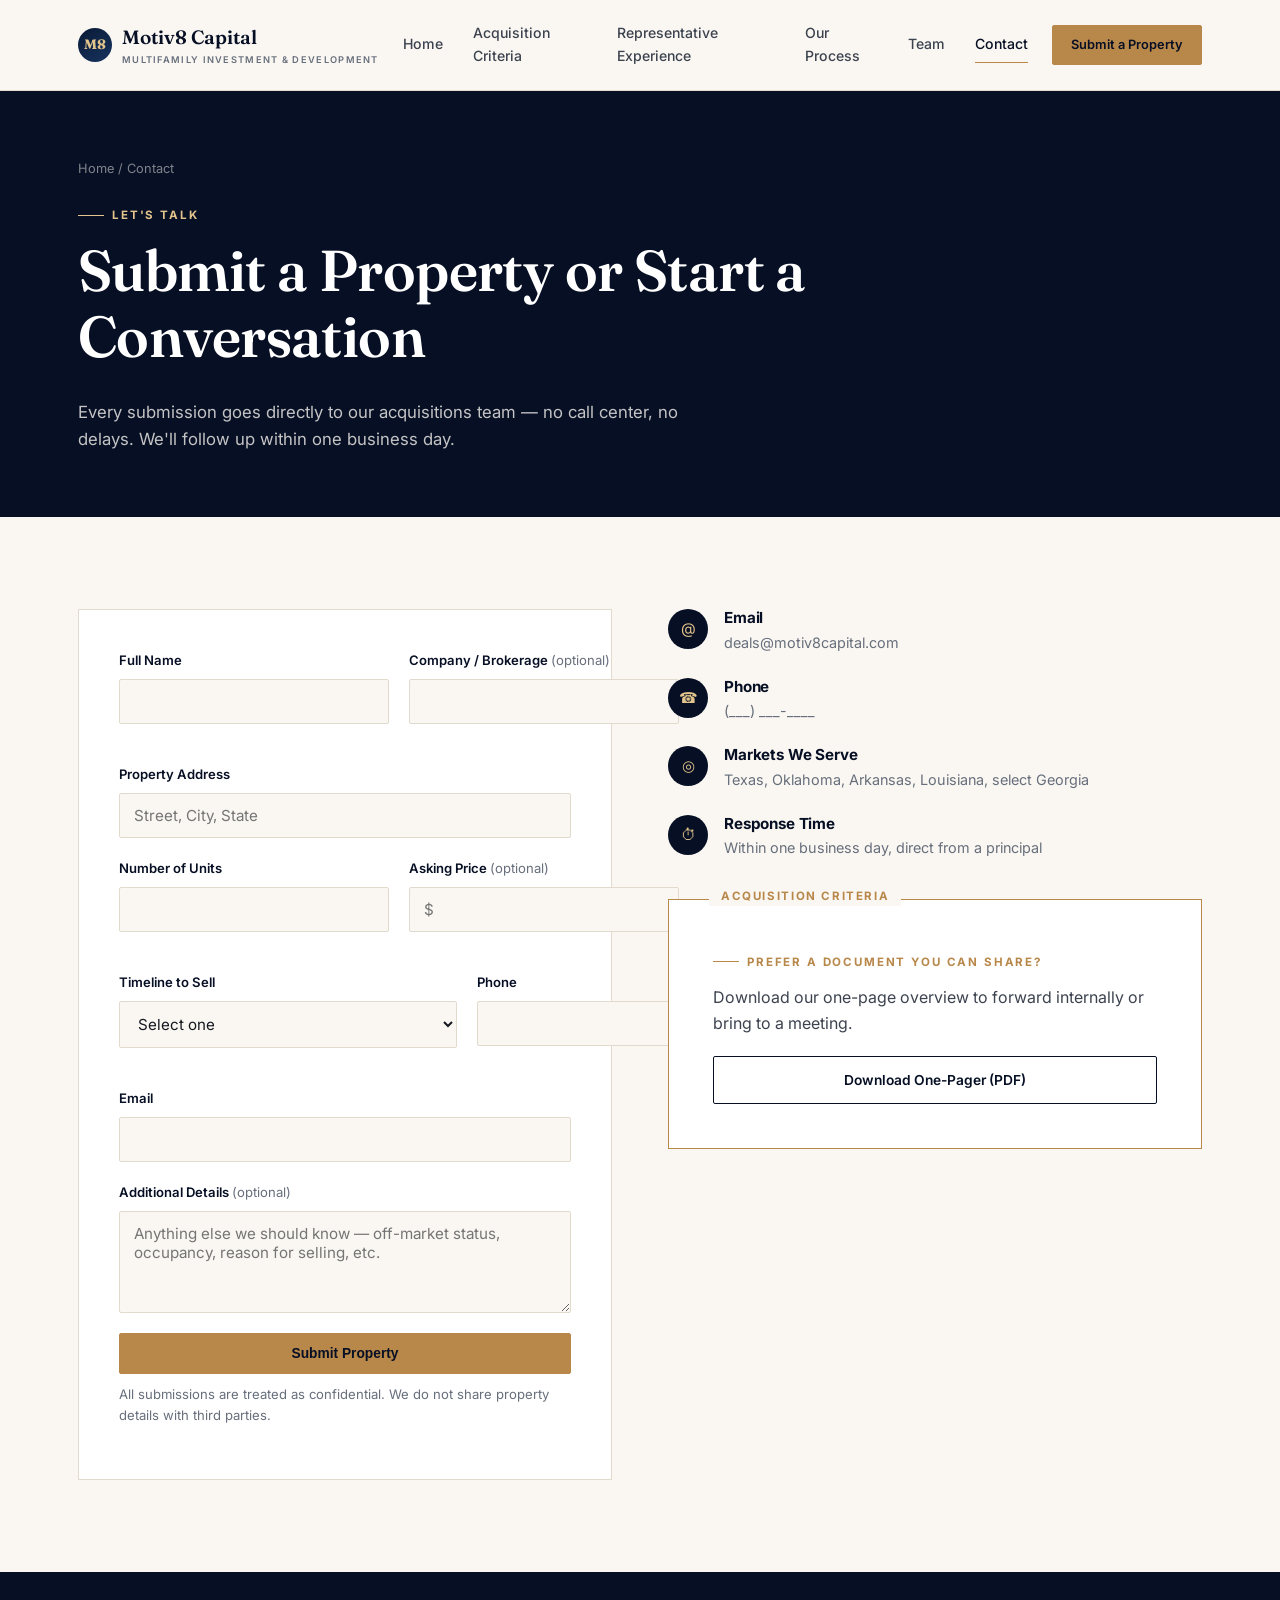
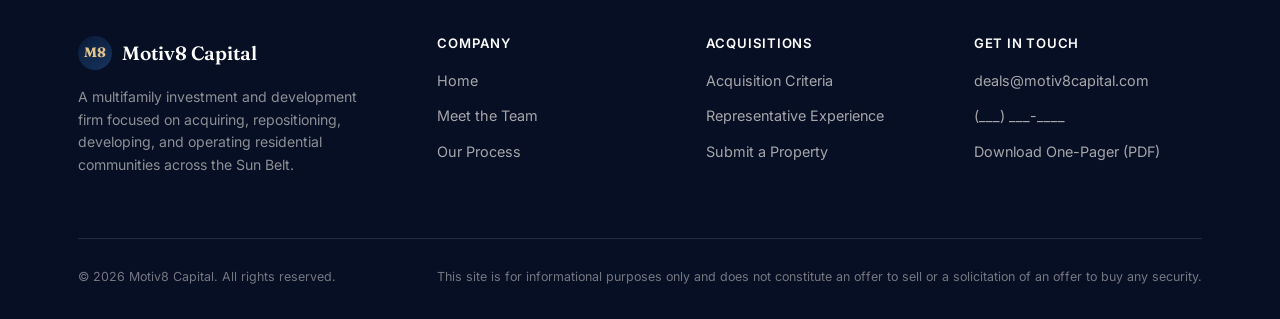
==== contact.html @ a0cfd063 "Initial commit: Motiv8 Capital acquisitions website Multi-page static site (home, acquisition criter" ====
<!doctype html>
<html lang="en">
<head>
<meta charset="UTF-8">
<meta name="viewport" content="width=device-width, initial-scale=1.0">
<title>Contact | Motiv8 Capital</title>
<meta name="description" content="Submit a multifamily property to Motiv8 Capital's acquisition team for a fast, direct, and confidential review.">
<link rel="preconnect" href="https://fonts.googleapis.com">
<link rel="preconnect" href="https://fonts.gstatic.com" crossorigin>
<link href="https://fonts.googleapis.com/css2?family=Fraunces:wght@500;600;700&family=Inter:wght@400;500;600;700&display=swap" rel="stylesheet">
<link rel="stylesheet" href="assets/styles.css">
</head>
<body>

<header class="site-header">
  <div class="nav-wrap">
    <a href="index.html" class="brand">
      <span class="mark">M8</span>
      <span>Motiv8 Capital<small>Multifamily Investment &amp; Development</small></span>
    </a>
    <nav class="nav-links">
      <a href="index.html">Home</a>
      <a href="criteria.html">Acquisition Criteria</a>
      <a href="partners.html">Representative Experience</a>
      <a href="process.html">Our Process</a>
      <a href="team.html">Team</a>
      <a href="contact.html" aria-current="page">Contact</a>
    </nav>
    <div class="nav-actions">
      <a href="contact.html" class="btn btn-bronze btn-sm">Submit a Property</a>
    </div>
    <button class="nav-toggle" aria-label="Toggle menu"><span></span><span></span><span></span></button>
  </div>
</header>

<section class="page-hero">
  <div class="container">
    <div class="breadcrumb"><a href="index.html">Home</a> / Contact</div>
    <div class="eyebrow">Let's Talk</div>
    <h1>Submit a Property or Start a Conversation</h1>
    <p class="lede">Every submission goes directly to our acquisitions team — no call center, no delays. We'll follow up within one business day.</p>
  </div>
</section>

<section>
  <div class="container">
    <div class="grid grid-2" style="gap:56px; align-items:flex-start;">

      <div class="form-card">
        <form id="contact-form">
          <div class="form-row">
            <div class="field">
              <label for="name">Full Name</label>
              <input type="text" id="name" name="name" required>
            </div>
            <div class="field">
              <label for="company">Company / Brokerage <span class="opt">(optional)</span></label>
              <input type="text" id="company" name="company">
            </div>
          </div>

          <div class="field">
            <label for="address">Property Address</label>
            <input type="text" id="address" name="address" placeholder="Street, City, State" required>
          </div>

          <div class="form-row">
            <div class="field">
              <label for="units">Number of Units</label>
              <input type="number" id="units" name="units" min="1" required>
            </div>
            <div class="field">
              <label for="price">Asking Price <span class="opt">(optional)</span></label>
              <input type="text" id="price" name="price" placeholder="$">
            </div>
          </div>

          <div class="form-row">
            <div class="field">
              <label for="timeline">Timeline to Sell</label>
              <select id="timeline" name="timeline" required>
                <option value="">Select one</option>
                <option>Immediately / Under Contract Elsewhere</option>
                <option>0–3 months</option>
                <option>3–6 months</option>
                <option>6–12 months</option>
                <option>Just exploring options</option>
              </select>
            </div>
            <div class="field">
              <label for="phone">Phone</label>
              <input type="tel" id="phone" name="phone" required>
            </div>
          </div>

          <div class="field">
            <label for="email">Email</label>
            <input type="email" id="email" name="email" required>
          </div>

          <div class="field">
            <label for="notes">Additional Details <span class="opt">(optional)</span></label>
            <textarea id="notes" name="notes" rows="4" placeholder="Anything else we should know — off-market status, occupancy, reason for selling, etc."></textarea>
          </div>

          <button type="submit" class="btn btn-bronze btn-block">Submit Property</button>
          <p class="form-note">All submissions are treated as confidential. We do not share property details with third parties.</p>

          <div class="confirm-msg" id="form-confirm">
            <strong style="color:var(--navy-950); display:block; margin-bottom:6px;">Thank you — we've received your submission.</strong>
            A member of our acquisitions team will follow up within one business day.
          </div>
        </form>
      </div>

      <div>
        <div class="contact-info" style="margin-bottom:40px;">
          <div class="item">
            <div class="icon">@</div>
            <div><h4>Email</h4><p><a href="mailto:deals@motiv8capital.com">deals@motiv8capital.com</a></p></div>
          </div>
          <div class="item">
            <div class="icon">☎</div>
            <div><h4>Phone</h4><p>(___) ___-____</p></div>
          </div>
          <div class="item">
            <div class="icon">◎</div>
            <div><h4>Markets We Serve</h4><p>Texas, Oklahoma, Arkansas, Louisiana, select Georgia</p></div>
          </div>
          <div class="item">
            <div class="icon">⏱</div>
            <div><h4>Response Time</h4><p>Within one business day, direct from a principal</p></div>
          </div>
        </div>

        <div class="buybox">
          <div class="eyebrow" style="margin-bottom:14px;">Prefer a document you can share?</div>
          <p style="margin-bottom:20px;">Download our one-page overview to forward internally or bring to a meeting.</p>
          <a href="assets/motiv8-capital-one-pager.pdf" class="btn btn-ghost btn-block">Download One-Pager (PDF)</a>
        </div>
      </div>
    </div>
  </div>
</section>

<footer class="site-footer" id="footer-include"></footer>
<script src="assets/main.js"></script>
<script src="assets/footer.js"></script>
</body>
</html>
---- assets/styles.css ----
/* ============================================================
   Motiv8 Capital — shared stylesheet
   Palette: deep navy + warm bronze on a warm off-white ground.
   Headline face: 'Fraunces' (serif, institutional but not stuffy)
   Body face: 'Inter'
   ============================================================ */

:root {
  --navy-950: #070f24;
  --navy-900: #0a1a35;
  --navy-800: #10254a;
  --navy-700: #17335f;
  --navy-600: #22437a;
  --bronze-500: #b8874a;
  --bronze-400: #cda05f;
  --bronze-300: #e2c48c;
  --cream-50: #faf7f2;
  --cream-100: #f3ede2;
  --cream-200: #e9dfcd;
  --ink-900: #14181f;
  --ink-700: #3c434f;
  --ink-500: #676f7c;
  --line: #e2dbcd;
  --white: #ffffff;
  --max: 1180px;
  --radius: 2px;
  --shadow-1: 0 1px 2px rgba(7, 15, 36, 0.06), 0 8px 24px rgba(7, 15, 36, 0.06);
  --shadow-2: 0 20px 60px rgba(7, 15, 36, 0.16);
}

* { box-sizing: border-box; }
html { scroll-behavior: smooth; }

body {
  margin: 0;
  font-family: "Inter", -apple-system, BlinkMacSystemFont, "Segoe UI", sans-serif;
  color: var(--ink-700);
  background: var(--cream-50);
  line-height: 1.6;
  -webkit-font-smoothing: antialiased;
}

h1, h2, h3, h4 {
  font-family: "Fraunces", Georgia, "Times New Roman", serif;
  color: var(--navy-950);
  margin: 0 0 0.5em;
  line-height: 1.15;
  font-weight: 600;
  letter-spacing: -0.01em;
}

h1 { font-size: clamp(2.2rem, 4.5vw, 3.6rem); }
h2 { font-size: clamp(1.7rem, 3vw, 2.4rem); }
h3 { font-size: 1.25rem; }

p { margin: 0 0 1em; }
a { color: inherit; text-decoration: none; }
img { max-width: 100%; display: block; }

.container {
  max-width: var(--max);
  margin: 0 auto;
  padding: 0 28px;
}

.eyebrow {
  display: inline-flex;
  align-items: center;
  gap: 8px;
  font-size: 0.72rem;
  font-weight: 700;
  letter-spacing: 0.16em;
  text-transform: uppercase;
  color: var(--bronze-500);
  margin-bottom: 14px;
}
.eyebrow::before {
  content: "";
  width: 26px;
  height: 1px;
  background: var(--bronze-500);
}

/* ---------- Header / Nav ---------- */
.site-header {
  position: sticky;
  top: 0;
  z-index: 100;
  background: rgba(250, 247, 242, 0.92);
  backdrop-filter: saturate(140%) blur(10px);
  border-bottom: 1px solid var(--line);
}
.nav-wrap {
  max-width: var(--max);
  margin: 0 auto;
  padding: 16px 28px;
  display: flex;
  align-items: center;
  justify-content: space-between;
  gap: 24px;
}
.brand {
  display: flex;
  align-items: center;
  gap: 10px;
  font-family: "Fraunces", serif;
  font-weight: 600;
  font-size: 1.2rem;
  color: var(--navy-950);
  white-space: nowrap;
}
.brand .mark {
  width: 34px; height: 34px;
  border-radius: 50%;
  background: linear-gradient(145deg, var(--navy-900), var(--navy-700));
  color: var(--bronze-300);
  display: flex; align-items: center; justify-content: center;
  font-size: 0.85rem;
  font-weight: 700;
  letter-spacing: 0.02em;
  flex-shrink: 0;
}
.brand small {
  display: block;
  font-family: "Inter", sans-serif;
  font-size: 0.58rem;
  font-weight: 600;
  letter-spacing: 0.14em;
  text-transform: uppercase;
  color: var(--ink-500);
  margin-top: 1px;
}

.nav-links {
  display: flex;
  align-items: center;
  gap: 30px;
  font-size: 0.88rem;
  font-weight: 500;
}
.nav-links a {
  color: var(--ink-700);
  padding: 6px 0;
  border-bottom: 1px solid transparent;
  transition: color .15s, border-color .15s;
}
.nav-links a:hover, .nav-links a[aria-current="page"] {
  color: var(--navy-950);
  border-color: var(--bronze-500);
}

.nav-actions { display: flex; align-items: center; gap: 14px; }

.btn {
  display: inline-flex;
  align-items: center;
  justify-content: center;
  gap: 8px;
  padding: 12px 24px;
  font-size: 0.86rem;
  font-weight: 600;
  border-radius: var(--radius);
  border: 1px solid transparent;
  cursor: pointer;
  white-space: nowrap;
  transition: transform .15s ease, background .15s ease, color .15s ease, border-color .15s ease;
}
.btn:hover { transform: translateY(-1px); }
.btn-primary {
  background: var(--navy-950);
  color: var(--cream-50);
  border-color: var(--navy-950);
}
.btn-primary:hover { background: var(--navy-800); }
.btn-bronze {
  background: var(--bronze-500);
  color: var(--navy-950);
  border-color: var(--bronze-500);
}
.btn-bronze:hover { background: var(--bronze-400); }
.btn-ghost {
  background: transparent;
  color: var(--navy-950);
  border-color: var(--navy-950);
}
.btn-ghost:hover { background: var(--navy-950); color: var(--cream-50); }
.btn-ghost-light {
  background: transparent;
  color: var(--cream-50);
  border-color: rgba(250,247,242,0.5);
}
.btn-ghost-light:hover { background: rgba(250,247,242,0.12); border-color: var(--cream-50); }
.btn-sm { padding: 9px 18px; font-size: 0.8rem; }
.btn-block { width: 100%; }

.nav-toggle {
  display: none;
  background: none; border: none; cursor: pointer;
  width: 34px; height: 34px;
  flex-direction: column; align-items: center; justify-content: center; gap: 5px;
}
.nav-toggle span { width: 20px; height: 2px; background: var(--navy-950); display: block; }

/* ---------- Hero ---------- */
.hero {
  position: relative;
  background: radial-gradient(ellipse at 20% -10%, #16305c 0%, var(--navy-900) 45%, var(--navy-950) 100%);
  color: var(--cream-50);
  overflow: hidden;
}
.hero::after {
  content: "";
  position: absolute; inset: 0;
  background-image:
    linear-gradient(rgba(184,135,74,0.10) 1px, transparent 1px),
    linear-gradient(90deg, rgba(184,135,74,0.06) 1px, transparent 1px);
  background-size: 64px 64px;
  mask-image: linear-gradient(to bottom, black, transparent 85%);
  pointer-events: none;
}
.hero-skyline {
  position: absolute;
  right: -6%;
  bottom: 0;
  width: 62%;
  max-width: 780px;
  opacity: 0.9;
  pointer-events: none;
}
.hero-inner {
  position: relative;
  padding: 128px 28px 110px;
  max-width: var(--max);
  margin: 0 auto;
}
.hero-inner .eyebrow { color: var(--bronze-300); }
.hero-inner .eyebrow::before { background: var(--bronze-300); }
.hero h1 { color: var(--white); max-width: 900px; }
.hero .lede {
  max-width: 620px;
  font-size: 1.12rem;
  color: rgba(250,247,242,0.82);
  margin-bottom: 34px;
}
.hero-ctas { display: flex; gap: 14px; flex-wrap: wrap; margin-bottom: 56px; }

.hero-stats {
  display: grid;
  grid-template-columns: repeat(4, minmax(0,1fr));
  gap: 1px;
  background: rgba(250,247,242,0.14);
  border: 1px solid rgba(250,247,242,0.14);
  max-width: 860px;
}
.hero-stats div {
  background: rgba(7,15,36,0.35);
  padding: 20px 22px;
}
.hero-stats .num {
  font-family: "Fraunces", serif;
  font-size: 1.6rem;
  color: var(--bronze-300);
  display: block;
  margin-bottom: 4px;
}
.hero-stats .lbl {
  font-size: 0.74rem;
  letter-spacing: 0.04em;
  color: rgba(250,247,242,0.65);
}

/* ---------- Stats bar ---------- */
.stats-bar {
  padding: 56px 0;
  background: var(--cream-100);
  border-top: 1px solid var(--line);
  border-bottom: 1px solid var(--line);
}
.stats-bar-grid {
  display: grid;
  grid-template-columns: repeat(4, minmax(0,1fr));
  gap: 24px;
  text-align: center;
}
.stats-bar .stat { display: flex; flex-direction: column; gap: 6px; }
.stats-bar .stat-num {
  font-family: "Fraunces", serif;
  font-size: 2.4rem;
  font-weight: 600;
  color: var(--bronze-500);
  line-height: 1;
}
.stats-bar .stat-lbl {
  font-size: 0.78rem;
  font-weight: 600;
  letter-spacing: 0.04em;
  text-transform: uppercase;
  color: var(--ink-500);
}
.stats-bar-note {
  text-align: center;
  margin: 24px 0 0;
  font-size: 0.8rem;
  color: var(--ink-500);
  font-style: italic;
}

/* ---------- Sections ---------- */
section { padding: 92px 0; }
.section-tight { padding: 64px 0; }
.section-head { max-width: 680px; margin-bottom: 52px; }
.section-head.center { margin-left: auto; margin-right: auto; text-align: center; }
.bg-navy { background: var(--navy-950); color: var(--cream-100); }
.bg-navy h2, .bg-navy h3 { color: var(--white); }
.bg-navy .eyebrow { color: var(--bronze-300); }
.bg-navy .eyebrow::before { background: var(--bronze-300); }
.bg-navy p { color: rgba(250,247,242,0.72); }
.bg-navy .check-list li { color: rgba(250,247,242,0.82); }
.bg-cream-alt { background: var(--cream-100); }
.divider { height: 1px; background: var(--line); border: none; margin: 0; }

/* ---------- Grids / cards ---------- */
.grid { display: grid; gap: 28px; }
.grid-3 { grid-template-columns: repeat(3, minmax(0,1fr)); }
.grid-4 { grid-template-columns: repeat(4, minmax(0,1fr)); }
.grid-5 { grid-template-columns: repeat(5, minmax(0,1fr)); }
.grid-2 { grid-template-columns: repeat(2, minmax(0,1fr)); }

.card {
  background: var(--white);
  border: 1px solid var(--line);
  padding: 32px 28px;
  border-radius: var(--radius);
}
.card .icon {
  width: 42px; height: 42px;
  border-radius: 50%;
  background: var(--navy-950);
  color: var(--bronze-300);
  display: flex; align-items: center; justify-content: center;
  margin-bottom: 18px;
  font-size: 1.05rem;
}
.card h3 { margin-bottom: 8px; }
.card p { margin-bottom: 0; color: var(--ink-500); font-size: 0.95rem; }

.check-list { list-style: none; margin: 0; padding: 0; display: grid; gap: 14px; }
.check-list li { display: flex; align-items: flex-start; gap: 12px; font-size: 0.98rem; color: var(--ink-700); }
.check-list li::before {
  content: "";
  flex-shrink: 0;
  width: 20px; height: 20px;
  margin-top: 2px;
  border-radius: 50%;
  background: var(--bronze-500);
  -webkit-mask: url("data:image/svg+xml,%3Csvg xmlns='http://www.w3.org/2000/svg' viewBox='0 0 24 24'%3E%3Cpath fill='black' d='M9 16.2l-3.5-3.5-1.4 1.4L9 19 20 8l-1.4-1.4z'/%3E%3C/svg%3E") center/70% no-repeat;
  mask: url("data:image/svg+xml,%3Csvg xmlns='http://www.w3.org/2000/svg' viewBox='0 0 24 24'%3E%3Cpath fill='black' d='M9 16.2l-3.5-3.5-1.4 1.4L9 19 20 8l-1.4-1.4z'/%3E%3C/svg%3E") center/70% no-repeat;
}

/* Buy box */
.buybox {
  border: 1px solid var(--bronze-500);
  background: var(--white);
  padding: 44px;
  position: relative;
}
.buybox::before {
  content: "Acquisition Criteria";
  position: absolute;
  top: -13px; left: 40px;
  background: var(--cream-50);
  padding: 0 12px;
  font-size: 0.72rem;
  font-weight: 700;
  letter-spacing: 0.14em;
  text-transform: uppercase;
  color: var(--bronze-500);
}
.buybox-grid { display: grid; grid-template-columns: repeat(2, minmax(0,1fr)); gap: 36px; }
.buybox dt {
  font-size: 0.72rem;
  font-weight: 700;
  letter-spacing: 0.1em;
  text-transform: uppercase;
  color: var(--ink-500);
  margin-bottom: 8px;
}
.buybox dd { margin: 0 0 24px; font-size: 1.02rem; color: var(--navy-950); font-weight: 500; }
.tag-row { display: flex; flex-wrap: wrap; gap: 8px; }
.tag {
  border: 1px solid var(--line);
  background: var(--cream-100);
  padding: 6px 14px;
  font-size: 0.84rem;
  font-weight: 500;
  color: var(--navy-950);
  border-radius: 999px;
}

/* Timeline / process */
.process-list { display: grid; gap: 0; }
.process-item {
  display: grid;
  grid-template-columns: 64px 1fr;
  gap: 24px;
  padding: 30px 0;
  border-bottom: 1px solid var(--line);
}
.process-item:last-child { border-bottom: none; }
.process-num {
  font-family: "Fraunces", serif;
  font-size: 1.6rem;
  color: var(--bronze-500);
}
.process-item h3 { margin-bottom: 6px; }
.process-item p { color: var(--ink-500); margin-bottom: 0; }

/* Team */
.team-card { text-align: left; }
.team-photo {
  width: 100%;
  aspect-ratio: 4/5;
  border-radius: var(--radius);
  background: linear-gradient(160deg, var(--navy-800), var(--navy-950));
  margin-bottom: 18px;
  display: flex; align-items: center; justify-content: center;
  color: var(--bronze-300);
  font-family: "Fraunces", serif;
  font-size: 2.4rem;
  letter-spacing: 0.02em;
}
.team-card h3 { margin-bottom: 2px; }
.team-role { color: var(--bronze-500); font-size: 0.84rem; font-weight: 600; letter-spacing: 0.03em; text-transform: uppercase; margin-bottom: 12px; display:block; }
.team-tags { display: flex; flex-wrap: wrap; gap: 6px; margin-top: 14px; }
.team-tags span {
  font-size: 0.72rem; font-weight: 600; letter-spacing: 0.03em;
  background: var(--cream-100); border: 1px solid var(--line);
  padding: 4px 10px; border-radius: 999px; color: var(--ink-700);
}

/* Property / experience cards */
.property-card {
  border: 1px solid var(--line);
  background: var(--white);
  overflow: hidden;
}
.property-photo {
  aspect-ratio: 16/10;
  background: linear-gradient(155deg, var(--navy-700), var(--navy-950));
  position: relative;
  display: flex; align-items: flex-end;
  padding: 18px;
}
.property-photo .status-badge {
  background: var(--bronze-500);
  color: var(--navy-950);
  font-size: 0.7rem;
  font-weight: 700;
  letter-spacing: 0.06em;
  text-transform: uppercase;
  padding: 5px 12px;
  border-radius: 999px;
}
.property-body { padding: 22px 24px; }
.property-body h3 { margin-bottom: 4px; }
.property-meta { display: flex; flex-wrap: wrap; gap: 16px; margin: 14px 0 0; padding: 14px 0 0; border-top: 1px solid var(--line); }
.property-meta div { font-size: 0.8rem; color: var(--ink-500); }
.property-meta strong { display: block; color: var(--navy-950); font-size: 0.95rem; font-weight: 600; }

.placeholder-card {
  border: 1.5px dashed var(--line);
  background: var(--cream-100);
  padding: 40px 28px;
  text-align: center;
  color: var(--ink-500);
}
.placeholder-card .icon-ring {
  width: 46px; height: 46px;
  border-radius: 50%;
  border: 1.5px dashed var(--bronze-500);
  color: var(--bronze-500);
  display: flex; align-items: center; justify-content: center;
  margin: 0 auto 16px;
  font-size: 1.2rem;
}

/* Role table */
.table-wrap { overflow-x: auto; }
.role-table {
  width: 100%;
  border-collapse: collapse;
  background: var(--white);
  border: 1px solid var(--line);
}
.role-table th, .role-table td {
  text-align: left;
  padding: 16px 22px;
  border-bottom: 1px solid var(--line);
  font-size: 0.95rem;
}
.role-table th {
  font-family: "Inter", sans-serif;
  font-size: 0.72rem;
  font-weight: 700;
  letter-spacing: 0.1em;
  text-transform: uppercase;
  color: var(--ink-500);
  border-bottom: 2px solid var(--bronze-500);
}
.role-table td:first-child { font-weight: 600; color: var(--navy-950); }
.role-table tr:last-child td { border-bottom: none; }

/* Quote / CTA banner */
.cta-banner {
  background: linear-gradient(120deg, var(--navy-950), var(--navy-800));
  color: var(--white);
  padding: 72px 0;
  text-align: center;
}
.cta-banner h2 { color: var(--white); max-width: 720px; margin-left: auto; margin-right: auto; }
.cta-banner p { color: rgba(250,247,242,0.75); max-width: 560px; margin: 0 auto 30px; }
.cta-banner .btn-row { display: flex; gap: 14px; justify-content: center; flex-wrap: wrap; }

/* Forms */
.form-card {
  background: var(--white);
  border: 1px solid var(--line);
  padding: 40px;
}
.form-row { display: grid; grid-template-columns: 1fr 1fr; gap: 20px; margin-bottom: 20px; }
.field { display: flex; flex-direction: column; gap: 8px; margin-bottom: 20px; }
.field label { font-size: 0.82rem; font-weight: 600; color: var(--navy-950); }
.field label .opt { color: var(--ink-500); font-weight: 400; }
.field input, .field select, .field textarea {
  font-family: inherit;
  font-size: 0.95rem;
  padding: 12px 14px;
  border: 1px solid var(--line);
  border-radius: var(--radius);
  background: var(--cream-50);
  color: var(--ink-900);
}
.field input:focus, .field select:focus, .field textarea:focus {
  outline: none;
  border-color: var(--bronze-500);
  background: var(--white);
}
.form-note { font-size: 0.82rem; color: var(--ink-500); margin-top: 10px; }
.confirm-msg { display:none; background: var(--cream-100); border:1px solid var(--bronze-400); padding:20px 24px; margin-top:20px; font-size:0.92rem; }
.confirm-msg.show { display:block; }

/* Contact info rail */
.contact-info { display: grid; gap: 24px; }
.contact-info .item { display: flex; gap: 16px; }
.contact-info .item .icon {
  width: 40px; height: 40px; flex-shrink: 0;
  border-radius: 50%; background: var(--navy-950); color: var(--bronze-300);
  display: flex; align-items: center; justify-content: center; font-size: 0.95rem;
}
.contact-info .item h4 { margin: 0 0 4px; font-family: "Inter", sans-serif; font-size: 0.95rem; color: var(--navy-950); font-weight: 700; }
.contact-info .item p { margin: 0; font-size: 0.9rem; color: var(--ink-500); }

/* Footer */
.site-footer { background: var(--navy-950); color: rgba(250,247,242,0.65); padding: 64px 0 32px; }
.footer-grid { display: grid; grid-template-columns: 1.4fr repeat(3, 1fr); gap: 40px; margin-bottom: 48px; }
.footer-brand .brand { color: var(--white); }
.footer-brand p { margin-top: 16px; font-size: 0.88rem; max-width: 300px; color: rgba(250,247,242,0.55); }
.site-footer h4 { color: var(--white); font-family: "Inter", sans-serif; font-size: 0.82rem; letter-spacing: 0.06em; text-transform: uppercase; margin-bottom: 18px; }
.site-footer ul { list-style: none; margin: 0; padding: 0; display: grid; gap: 12px; font-size: 0.9rem; }
.site-footer a:hover { color: var(--bronze-300); }
.footer-bottom {
  border-top: 1px solid rgba(250,247,242,0.12);
  padding-top: 28px;
  display: flex; justify-content: space-between; flex-wrap: wrap; gap: 12px;
  font-size: 0.78rem; color: rgba(250,247,242,0.45);
}
.footer-bottom a { color: rgba(250,247,242,0.6); }

/* Page hero (interior pages) */
.page-hero {
  background: var(--navy-950);
  color: var(--white);
  padding: 68px 0 64px;
}
.page-hero .eyebrow { color: var(--bronze-300); }
.page-hero .eyebrow::before { background: var(--bronze-300); }
.page-hero h1 { color: var(--white); max-width: 760px; }
.page-hero p.lede { max-width: 620px; color: rgba(250,247,242,0.78); font-size: 1.05rem; margin: 0; }
.breadcrumb { font-size: 0.8rem; color: rgba(250,247,242,0.5); margin-bottom: 18px; }
.breadcrumb a:hover { color: var(--bronze-300); }

/* Utility */
.text-center { text-align: center; }
.mt-0 { margin-top: 0 !important; }
.mb-0 { margin-bottom: 0 !important; }
.small { font-size: 0.85rem; color: var(--ink-500); }
.disclaimer-box {
  background: var(--cream-100);
  border: 1px solid var(--line);
  padding: 22px 26px;
  font-size: 0.82rem;
  color: var(--ink-500);
}

/* ---------- Responsive ---------- */
@media (max-width: 980px) {
  .stats-bar-grid { grid-template-columns: repeat(2, minmax(0,1fr)); gap: 32px 24px; }
  .grid-4 { grid-template-columns: repeat(2, minmax(0,1fr)); }
  .grid-5 { grid-template-columns: repeat(2, minmax(0,1fr)); }
  .grid-3 { grid-template-columns: repeat(2, minmax(0,1fr)); }
  .footer-grid { grid-template-columns: 1fr 1fr; }
  .buybox-grid { grid-template-columns: 1fr; gap: 8px; }
  .hero-skyline { display: none; }
}

@media (max-width: 760px) {
  .nav-links, .nav-actions .btn-ghost { display: none; }
  .nav-toggle { display: flex; }
  .nav-wrap.open .nav-links {
    display: flex; position: absolute; top: 100%; left: 0; right: 0;
    background: var(--cream-50); flex-direction: column; padding: 20px 28px; gap: 18px;
    border-bottom: 1px solid var(--line);
  }
  .grid-2, .grid-3, .grid-4, .grid-5 { grid-template-columns: 1fr; }
  .form-row { grid-template-columns: 1fr; }
  .footer-grid { grid-template-columns: 1fr 1fr; gap: 32px 24px; }
  .hero-inner { padding: 96px 24px 80px; }
  section { padding: 64px 0; }
  .buybox { padding: 28px 22px; }
}

/* Print (one-pager) */
@media print {
  .site-header, .site-footer, .nav-toggle { display: none !important; }
  body { background: #fff; }
}
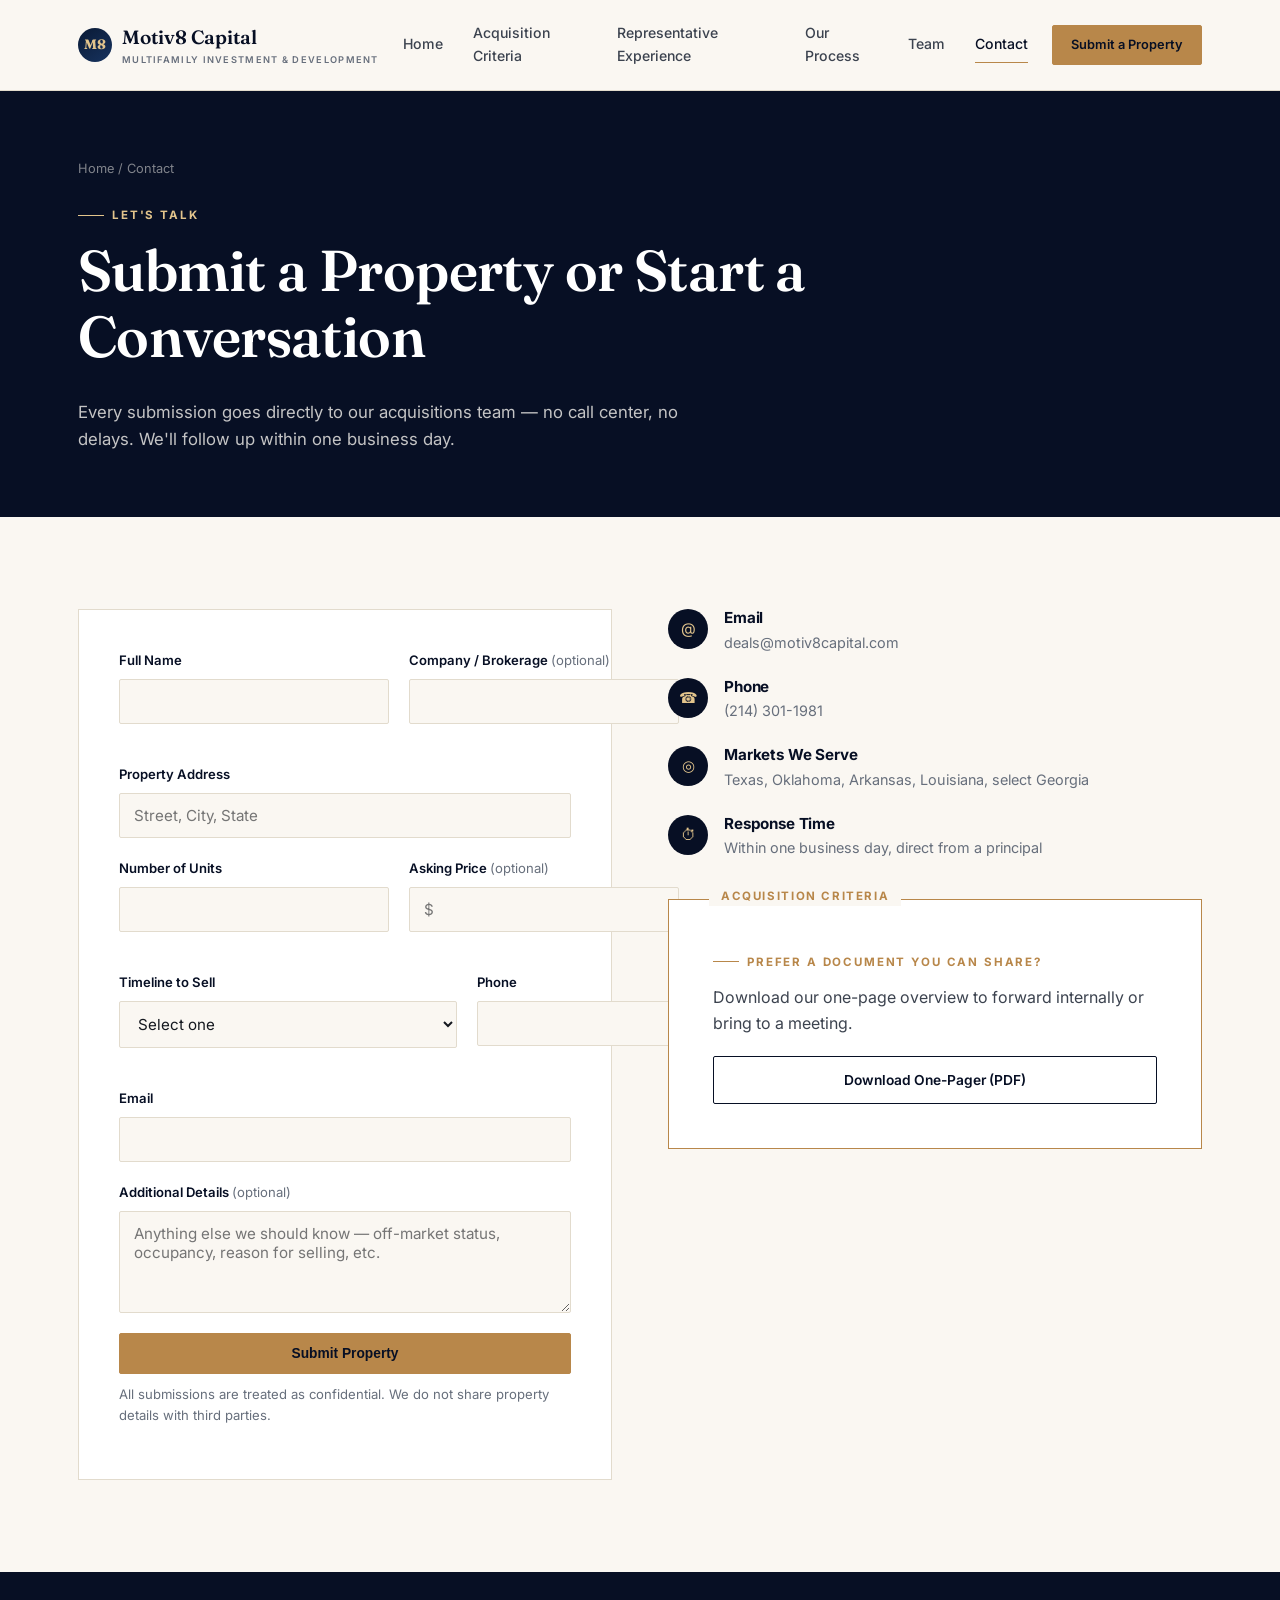
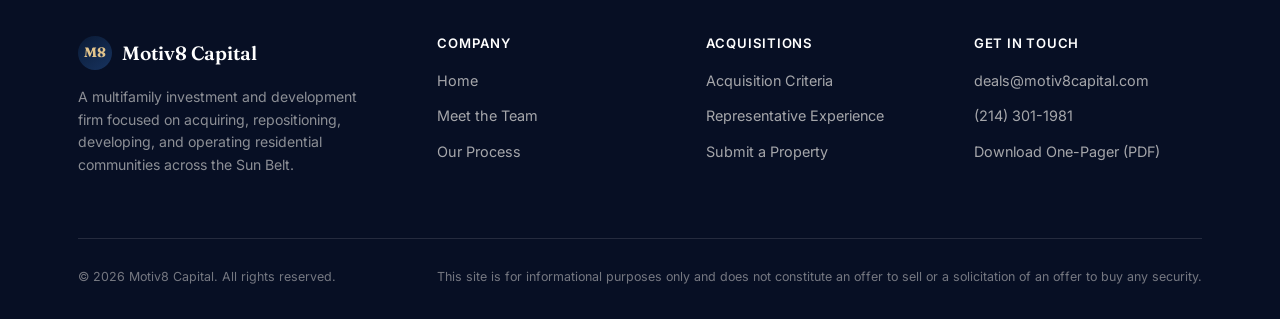
==== commit 08a6fd63: "Wire up Netlify Forms on contact page, add phone number Contact form now submits to Netlify Forms vi" ====
--- a/contact.html
+++ b/contact.html
@@ -47,7 +47,11 @@
     <div class="grid grid-2" style="gap:56px; align-items:flex-start;">
 
       <div class="form-card">
-        <form id="contact-form">
+        <form id="contact-form" name="contact" method="POST" data-netlify="true" netlify-honeypot="bot-field">
+          <input type="hidden" name="form-name" value="contact">
+          <p style="position:absolute; left:-9999px;" aria-hidden="true">
+            <label>Leave this field blank: <input name="bot-field" tabindex="-1" autocomplete="off"></label>
+          </p>
           <div class="form-row">
             <div class="field">
               <label for="name">Full Name</label>
@@ -121,7 +125,7 @@
           </div>
           <div class="item">
             <div class="icon">☎</div>
-            <div><h4>Phone</h4><p>(___) ___-____</p></div>
+            <div><h4>Phone</h4><p><a href="tel:+12143011981">(214) 301-1981</a></p></div>
           </div>
           <div class="item">
             <div class="icon">◎</div>
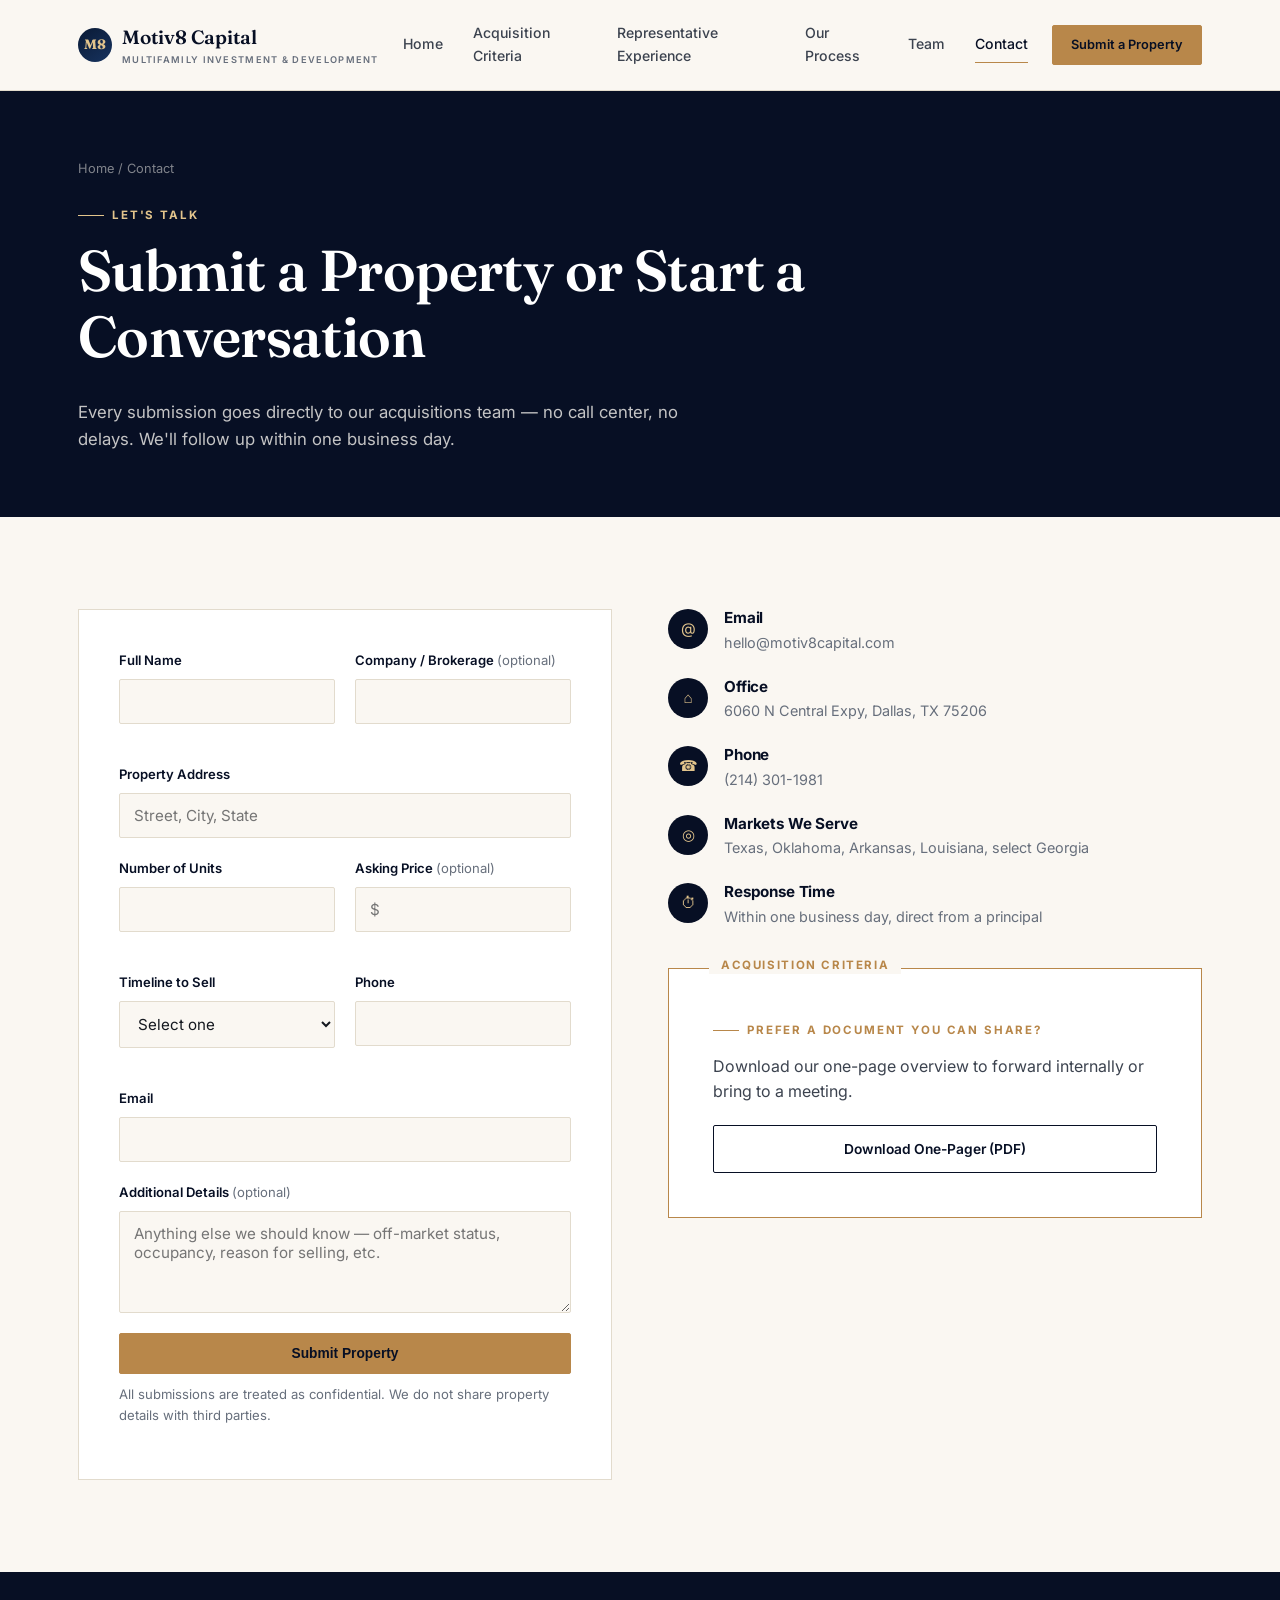
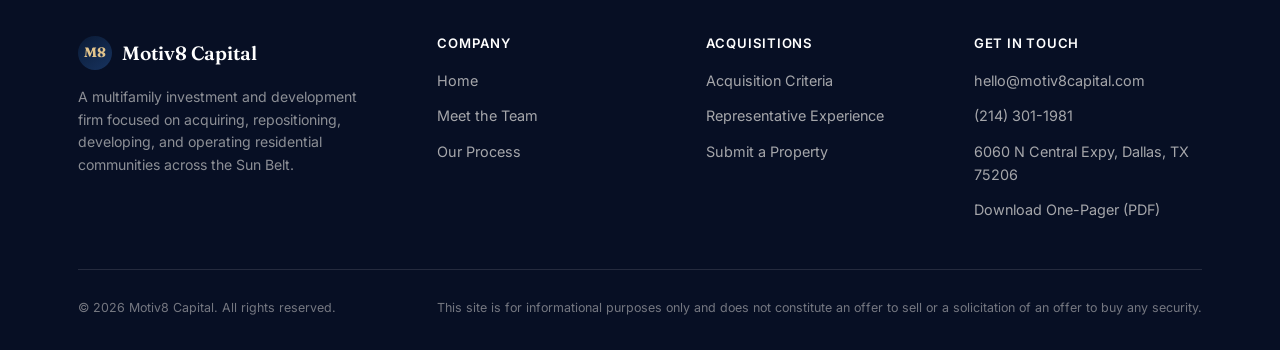
==== commit 53d0784a: "Swap contact email to hello@, add office address Replaced deals@motiv8capital.com with hello@motiv8c" ====
--- a/contact.html
+++ b/contact.html
@@ -121,7 +121,11 @@
         <div class="contact-info" style="margin-bottom:40px;">
           <div class="item">
             <div class="icon">@</div>
-            <div><h4>Email</h4><p><a href="mailto:deals@motiv8capital.com">deals@motiv8capital.com</a></p></div>
+            <div><h4>Email</h4><p><a href="mailto:hello@motiv8capital.com">hello@motiv8capital.com</a></p></div>
+          </div>
+          <div class="item">
+            <div class="icon">⌂</div>
+            <div><h4>Office</h4><p>6060 N Central Expy, Dallas, TX 75206</p></div>
           </div>
           <div class="item">
             <div class="icon">☎</div>
--- a/assets/styles.css
+++ b/assets/styles.css
@@ -204,28 +204,13 @@
 /* ---------- Hero ---------- */
 .hero {
   position: relative;
-  background: radial-gradient(ellipse at 20% -10%, #16305c 0%, var(--navy-900) 45%, var(--navy-950) 100%);
+  background:
+    linear-gradient(120deg, rgba(7,15,36,0.92) 0%, rgba(10,26,53,0.82) 45%, rgba(7,15,36,0.55) 100%),
+    url('img/hero-apartment.jpg');
+  background-size: cover;
+  background-position: center 68%;
   color: var(--cream-50);
   overflow: hidden;
-}
-.hero::after {
-  content: "";
-  position: absolute; inset: 0;
-  background-image:
-    linear-gradient(rgba(184,135,74,0.10) 1px, transparent 1px),
-    linear-gradient(90deg, rgba(184,135,74,0.06) 1px, transparent 1px);
-  background-size: 64px 64px;
-  mask-image: linear-gradient(to bottom, black, transparent 85%);
-  pointer-events: none;
-}
-.hero-skyline {
-  position: absolute;
-  right: -6%;
-  bottom: 0;
-  width: 62%;
-  max-width: 780px;
-  opacity: 0.9;
-  pointer-events: none;
 }
 .hero-inner {
   position: relative;
@@ -429,6 +414,20 @@
   font-size: 2.4rem;
   letter-spacing: 0.02em;
 }
+img.team-photo { object-fit: cover; }
+
+/* Profile spotlight — used when a section has just one or two people,
+   so photo + bio fill the row instead of a narrow card floating in
+   empty space. Falls back to a stacked single column on mobile. */
+.profile-spotlight {
+  display: grid;
+  grid-template-columns: minmax(0,280px) minmax(0,1fr);
+  gap: 44px;
+  align-items: start;
+}
+.profile-spotlight .team-photo { margin-bottom: 0; }
+.profile-spotlight h3 { font-size: 1.5rem; }
+.profile-spotlight p { font-size: 1.02rem; max-width: 640px; }
 .team-card h3 { margin-bottom: 2px; }
 .team-role { color: var(--bronze-500); font-size: 0.84rem; font-weight: 600; letter-spacing: 0.03em; text-transform: uppercase; margin-bottom: 12px; display:block; }
 .team-tags { display: flex; flex-wrap: wrap; gap: 6px; margin-top: 14px; }
@@ -527,11 +526,12 @@
   border: 1px solid var(--line);
   padding: 40px;
 }
-.form-row { display: grid; grid-template-columns: 1fr 1fr; gap: 20px; margin-bottom: 20px; }
+.form-row { display: grid; grid-template-columns: minmax(0,1fr) minmax(0,1fr); gap: 20px; margin-bottom: 20px; }
 .field { display: flex; flex-direction: column; gap: 8px; margin-bottom: 20px; }
 .field label { font-size: 0.82rem; font-weight: 600; color: var(--navy-950); }
 .field label .opt { color: var(--ink-500); font-weight: 400; }
 .field input, .field select, .field textarea {
+  width: 100%;
   font-family: inherit;
   font-size: 0.95rem;
   padding: 12px 14px;
@@ -562,7 +562,7 @@
 
 /* Footer */
 .site-footer { background: var(--navy-950); color: rgba(250,247,242,0.65); padding: 64px 0 32px; }
-.footer-grid { display: grid; grid-template-columns: 1.4fr repeat(3, 1fr); gap: 40px; margin-bottom: 48px; }
+.footer-grid { display: grid; grid-template-columns: minmax(0,1.4fr) repeat(3, minmax(0,1fr)); gap: 40px; margin-bottom: 48px; }
 .footer-brand .brand { color: var(--white); }
 .footer-brand p { margin-top: 16px; font-size: 0.88rem; max-width: 300px; color: rgba(250,247,242,0.55); }
 .site-footer h4 { color: var(--white); font-family: "Inter", sans-serif; font-size: 0.82rem; letter-spacing: 0.06em; text-transform: uppercase; margin-bottom: 18px; }
@@ -608,13 +608,12 @@
   .grid-4 { grid-template-columns: repeat(2, minmax(0,1fr)); }
   .grid-5 { grid-template-columns: repeat(2, minmax(0,1fr)); }
   .grid-3 { grid-template-columns: repeat(2, minmax(0,1fr)); }
-  .footer-grid { grid-template-columns: 1fr 1fr; }
+  .footer-grid { grid-template-columns: minmax(0,1fr) minmax(0,1fr); }
   .buybox-grid { grid-template-columns: 1fr; gap: 8px; }
-  .hero-skyline { display: none; }
 }
 
 @media (max-width: 760px) {
-  .nav-links, .nav-actions .btn-ghost { display: none; }
+  .nav-links, .nav-actions { display: none; }
   .nav-toggle { display: flex; }
   .nav-wrap.open .nav-links {
     display: flex; position: absolute; top: 100%; left: 0; right: 0;
@@ -623,7 +622,9 @@
   }
   .grid-2, .grid-3, .grid-4, .grid-5 { grid-template-columns: 1fr; }
   .form-row { grid-template-columns: 1fr; }
-  .footer-grid { grid-template-columns: 1fr 1fr; gap: 32px 24px; }
+  .profile-spotlight { grid-template-columns: 1fr; }
+  .profile-spotlight .team-photo { max-width: 240px; margin-bottom: 20px; }
+  .footer-grid { grid-template-columns: minmax(0,1fr) minmax(0,1fr); gap: 32px 24px; }
   .hero-inner { padding: 96px 24px 80px; }
   section { padding: 64px 0; }
   .buybox { padding: 28px 22px; }
